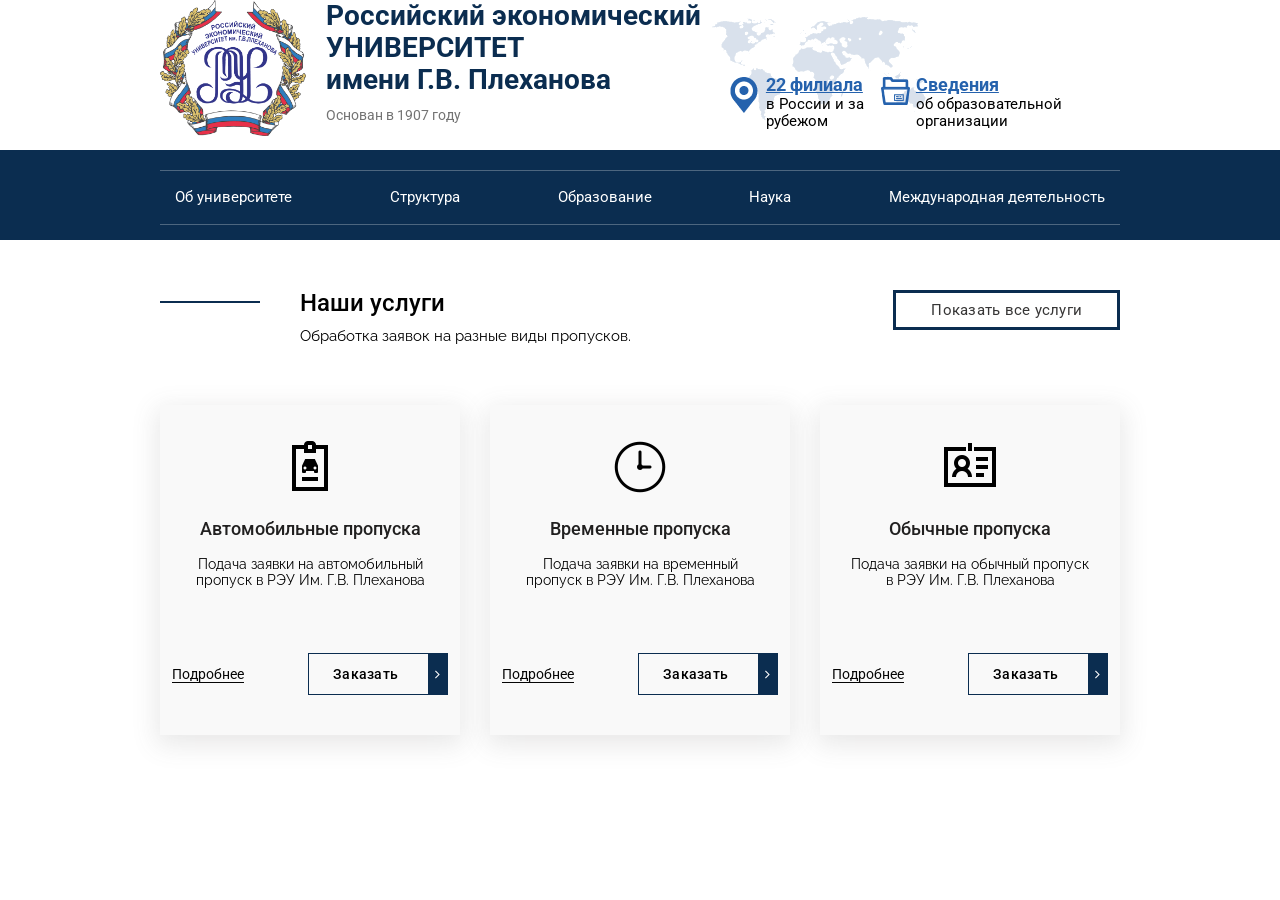
==== index.html @ c8f28e5d "Update index.html" ====
<!DOCTYPE html>
<html lang="en">

<head>
  <meta charset="UTF-8">
  <meta name="viewport" content="width=device-width, initial-scale=1.0">
  <meta http-equiv="X-UA-Compatible" content="ie=edge">
  <link href="https://fonts.googleapis.com/css?family=Raleway:400,500,700|Roboto:400,500,700&display=swap&subset=cyrillic"
    rel="stylesheet">
  <link rel="stylesheet" href="css/normalize.css">
  <link rel="stylesheet" href="css/fonts.css">
  <link rel="stylesheet" href="css/jquery.fancybox.min.css">
  <link rel="stylesheet" href="css/style.css">
  <title>Заказ авто. пропусков РЭУ</title>
</head>

<body>
  

  <div class="intro">
    <div class="container">
      <div class="intro__inner">
        <a href="index.html">
          <img src="img/logo.png" class="intro__logo" alt="Логотип РЭУ" height="136px">
        </a>
        <div class="intro__info">
          <h1 class="intro__title">Российский экономический УНИВЕРСИТЕТ <br> имени Г.В. Плеханова</h1>
          <p class="intro__text">Основан в 1907 году</p>
        </div>
        <div class="intro__link">
          <div class="intro__branch">
            <img src="img/marker_map.png" alt="">
            <a href="https://www.rea.ru/ru/org/branches/default.aspx" class="intro__branch-title">22 филиала</a>
            <p class="intro__branch-text">в России и за рубежом</p>
          </div>
          <div class="intro__about">
            <img src="img/folder-small.png" alt="">
            <a href="https://www.rea.ru/sveden/" class="intro__about-title">Сведения</a>
            <p class="intro__about-text">об образовательной организации</p>
          </div>
        </div>
      </div>

    </div>
  </div> <!-- Intro -->

  <div class="intro-header">
    <div class="container">
      <div class="intro-header__inner">
          <a href="https://www.rea.ru/ru/Pages/About.aspx">Об университете</a>
          <a href="https://www.rea.ru/ru/org/default.aspx">Структура</a>
          <a href="https://www.rea.ru/ru/Pages/Education.aspx">Образование</a>
          <a href="https://www.rea.ru/ru/pages/academiclife.aspx">Наука</a>
          <a href="https://www.rea.ru/ru/org/managements/Pages/mezhdupr.aspx">Международная деятельность</a>
      </div>
    </div>
  </div>

  <section class="services">
    <div class="container">
      <div class="services__top">
        <div class="services__title-box">
          <div class="services__title">Наши услуги</div>
          <div class="services__text">Обработка заявок на разные виды пропусков.</div>
        </div>
        <div class="services__btn">
          <a href="#">Показать все услуги
          </a>
        </div>
      </div>
      <div class="services__items">
        <div class="services__item">
          <img src="img/services-1.png" alt="">
          <div class="services__item-title">Автомобильные пропуска</div>
          <div class="services__item-text">Подача заявки на автомобильный пропуск в РЭУ Им. Г.В. Плеханова</div>
          <div class="services__item-btn">
            <a href="" class="services__item-link">Подробнее</a>
            <a data-fancybox data-src="#modal" href="javascript:;" class="default-btn">
              Заказать
            </a>
          </div>
        </div>
        <div class="services__item">
          <img src="img/services-2.png" alt="">
          <div class="services__item-title">Временные пропуска</div>
          <div class="services__item-text">Подача заявки на временный пропуск в РЭУ Им. Г.В. Плеханова</div>
          <div class="services__item-btn">
            <a href="" class="services__item-link">Подробнее</a>
            <a data-fancybox data-src="#modal" href="javascript:;" class="default-btn">
              Заказать
            </a>
          </div>
        </div>
        <div class="services__item">
          <img src="img/services-3.png" alt="">
          <div class="services__item-title">Обычные пропуска</div>
          <div class="services__item-text">Подача заявки на обычный пропуск в РЭУ Им. Г.В. Плеханова</div>
          <div class="services__item-btn">
            <a href="" class="services__item-link">Подробнее</a>
            <a data-fancybox data-src="#modal" href="javascript:;" class="default-btn">
              Заказать
            </a>
          </div>
        </div>
      </div>
    </div>
  </section> <!-- Services -->


  <div id="modal">
      <form>
        <input type="text" placeholder="Ваше имя">
        <input type="text" placeholder="Ваше телефон">
        <input type="submit" value="Отправить">
      </form>
    </div>


  <script src="https://ajax.googleapis.com/ajax/libs/jquery/3.4.1/jquery.min.js"></script>
  <script src="js/jquery.fancybox.min.js"></script>
  <script src="js/main.js"></script>

</body>

</html>
---- css/fonts.css ----
@font-face {
  font-family: 'icomoon';
  src:  url('../fonts/icomoon.eot?iybeo2');
  src:  url('../fonts/icomoon.eot?iybeo2#iefix') format('embedded-opentype'),
    url('../fonts/icomoon.ttf?iybeo2') format('truetype'),
    url('../fonts/icomoon.woff?iybeo2') format('woff'),
    url('../fonts/icomoon.svg?iybeo2#icomoon') format('svg');
  font-weight: normal;
  font-style: normal;
  font-display: block;
}

[class^="icon-"], [class*=" icon-"] {
  /* use !important to prevent issues with browser extensions that change fonts */
  font-family: 'icomoon' !important;
  speak: none;
  font-style: normal;
  font-weight: normal;
  font-variant: normal;
  text-transform: none;
  line-height: 1;

  /* Better Font Rendering =========== */
  -webkit-font-smoothing: antialiased;
  -moz-osx-font-smoothing: grayscale;
}

.icon-envelope-o:before {
  content: "\f003";
}
.icon-check:before {
  content: "\f00c";
}
.icon-map-marker:before {
  content: "\f041";
}
.icon-phone:before {
  content: "\f095";
}
.icon-briefcase:before {
  content: "\f0b1";
}
.icon-bars:before {
  content: "\f0c9";
}
.icon-navicon:before {
  content: "\f0c9";
}
.icon-reorder:before {
  content: "\f0c9";
}
.icon-angle-left:before {
  content: "\f104";
}
.icon-angle-right:before {
  content: "\f105";
}
.icon-quote-right:before {
  content: "\f10e";
}
---- css/style.css ----
*,
*::after,
*::before{
  box-sizing: border-box;
}

h1, h2, h3, h4, h5, h6{
  margin: 0;
}
p{
  margin: 0 0 10px;
}

body{
  background-color: #fff;
  color: #000000;
  margin: 0;
  font-size: 14px;
  font-family: 'Raleway', sans-serif;
}

a{
  display: inline-block;
}

.container{
  max-width: 980px;
  width: 100%;
  margin: 0 auto;
  padding: 0 10px;
}

.default-btn{
  display: inline-block;
  font-family: 'Roboto', sans-serif;
  font-weight: 500;
  font-size: 14px;
  line-height: 24px;
  letter-spacing: 0.25px;
  color: #ffffff;
  padding: 8px 30px 8px 24px;
  border: 1px solid #0b2d50;
  border-right-width: 20px;
  position: relative;
  outline: none;
  text-decoration: none;
}

.default-btn::after{
  content: "\f105";
  font-family: 'icomoon';
  position: absolute;
  top: 50%;
  transform:translateY(-50%);
  right: -12px;
}

/* Header */

.header{
  background-color: #17202b;
  padding: 10px 0px;
  margin-bottom: 30px;
  font-family: 'Roboto', sans-serif;
}

/* Nav */

.nav{
  display: flex;
  justify-content: space-between;
  align-items: center;
  font-size: 14px;
  font-weight: 700;
}

.nav__link{
  padding: 3.5px;
  text-decoration: none;
  color: #fff;
  margin-right: 20px;

  transition: background .1s linear;
}

.nav__link-active{
  background: #960c1c;
}

.nav__link:nth-child(6){
  margin: 0;
}
.nav__link:last-child {
  margin: 0;
}

.nav__link:hover{
  background: #960c1c;
}

/* Intro */

.intro{
  font-family: 'Roboto', sans-serif;
}

.intro__inner{
  display: flex;
}

.intro__logo{
  margin-right: 20px;
}

.intro__info{
  max-width: 385px;
  width: 100%;
}

.intro__title{
  color: #0b2d50;
  margin-bottom: 10px;
}

.intro__text{
  color: #737373;
}

.intro__link{
  display: flex;
  max-height: 140px;
  height: 100%;
  background: url("../img/map.png");
  background-position: 0px 14px;
  background-repeat: no-repeat;
}

.intro__branch{
  position: relative;
  padding: 75px 0px 0px 55px;
  margin-right: 40px;
  font-size: 15px;
  max-width: 165px;
  width: 100%;
}

.intro__branch img{
  position: absolute;
  left: 19px;
  top: 77px;
}

.intro__about{
  position: relative;
  padding: 75px 0px;
  max-width: 160px;
  width: 100%;
  font-size: 15px;
}

.intro__about img{
  position: absolute;
  left: -35px;
  top: 77px;
}

.intro__branch a,
.intro__about a{
  font-size: 18px;
  color: #2562ad;
  font-weight: 700;
}

/* Intro-header */

.intro-header{
  background: #0b2d50;
  margin-top: 10px;
  padding: 20px 0px 15px;
}

.intro-header__inner{
  display: flex;
  justify-content: space-between;
  border-top: 1px solid #4d667f;
  border-bottom: 1px solid #4d667f;
  padding: 0px 15px;
}
.intro-header__inner a{
  font-family: 'Roboto', sans-serif;
  font-size: 15px;
  color: #fff;
  text-decoration: none;
  padding: 18px 0px;
  transition: text-decoration .1s linear;
}

.intro-header__inner a:hover{
  text-decoration: underline;
}

/* Services */

.services{
  padding: 50px 0px 30px;
}

.services__top{
  display: flex;
  justify-content: space-between;
  margin-bottom: 60px;
}

.services__title-box{
  max-width: 500px;
  padding-left: 140px;
  position: relative;
}

.services__title-box::before{
  content: '';
  position: absolute;
  width: 100px;
  height: 2px;
  background-color: #0b2d50;
  left: 0;
  top: 11px;
}

.services__title{
  font-family: 'Roboto', sans-serif;
  font-size: 24px;
  font-weight: 500;
  margin-bottom: 10px;
}

.services__text{
  font-size: 15px;
}

.services__btn a{
  font-family: 'Roboto', sans-serif;
  font-size: 15px;
  line-height: 24px;
  letter-spacing: 0.25px;
  color: #373636;
  text-decoration: none;
  padding: 5px 35px;
  border: 3px solid #0b2d50;
}

.services__items{
  display: flex;
  justify-content: space-between;
}

.services__item{
  max-width: 300px;
  text-align: center;
  padding: 30px 0px 80px;
  position: relative;
  min-height: 330px;
  background-color: #f9f9f9;
  box-shadow: 0px 7px 24.3px 2.7px rgba(91, 89, 89, 0.14);
}

.services__item-title{
  font-family: 'Roboto', sans-serif;
  font-size: 18px;
  line-height: 24px;
  color: #212020;
  font-weight: 500;
  padding: 15px 0;
}

.services__item-text{
  padding: 0px 30px 30px;
}

.services__item-btn{
  position: absolute;
  bottom: 40px;
  left: 0;
  right: 0;
}

.services__item-btn .default-btn{
  color: #000;
}

.services__item-btn .default-btn::after{
  color: #ffffff;
}

.services__item-link{
  text-decoration: none;
  color: #050505;
  font-family: 'Roboto', sans-serif;
  border-bottom: 1px solid #050505;
  margin-right: 60px;
}

/* Modal */

#modal{
  display: none;
  width: 300px;
}

#modal input{
  display: block;
  width: 100%;
  margin-bottom: 20px;
  outline: none;
  height: 40px;
  border: 1px solid #e6e6e6;
  padding: 0px 10px;
  font-family: 'Roboto', sans-serif;
  font-weight: 400;
}

#modal input[type="submit"]{
  color: #fff;
  background-color: #0b2d50;
  border: none;
}
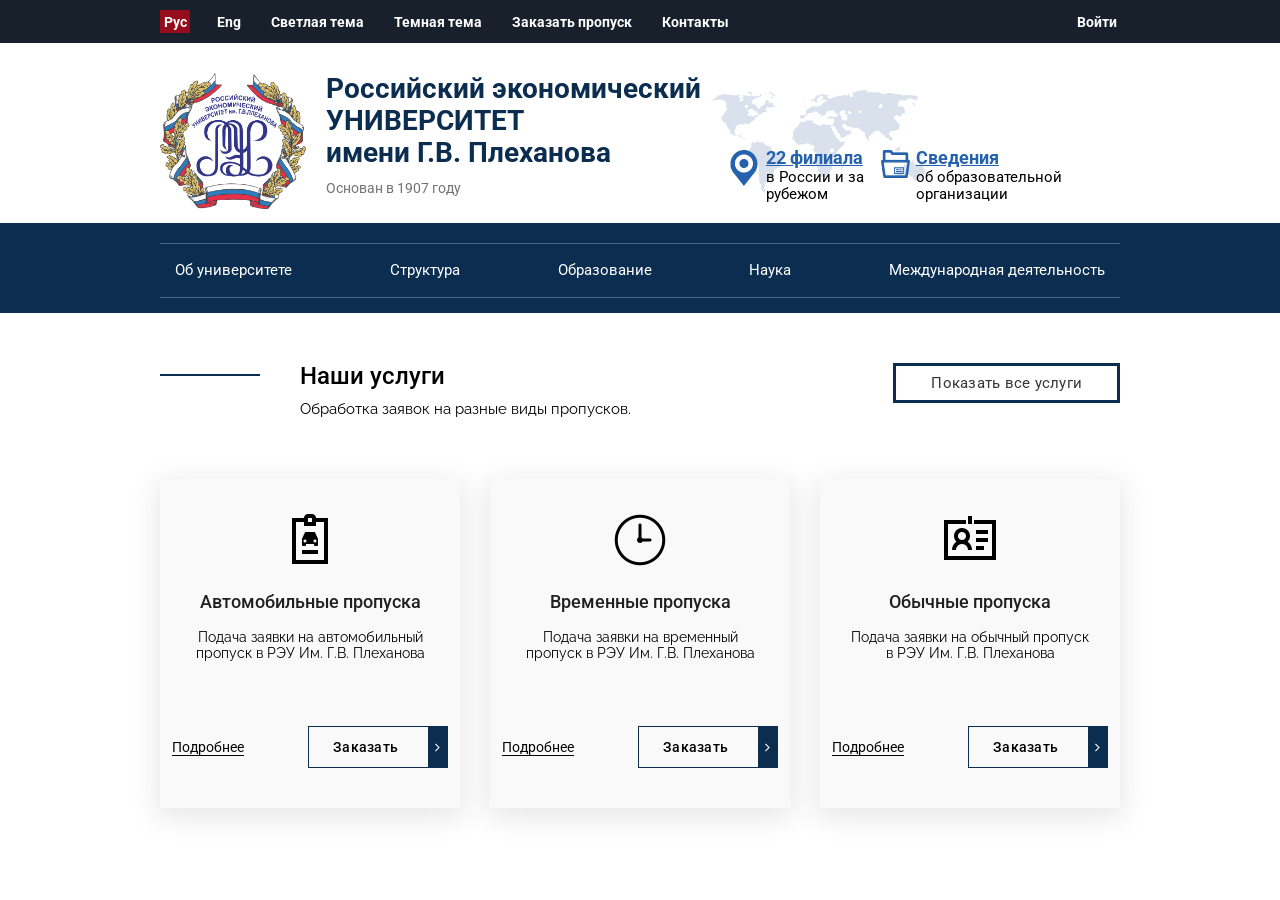
==== commit d5f704f0: "Update index.html" ====
--- a/index.html
+++ b/index.html
@@ -15,7 +15,21 @@
 </head>
 
 <body>
-  
+  <header class="header">
+    <div class="container">
+      <nav class="nav">
+        <div class="nav__main">
+          <a href="#" class="nav__link nav__link-active">Рус</a>
+          <a href="#" class="nav__link">Eng</a>
+          <a href="#" class="nav__link">Светлая тема</a>
+          <a href="#" class="nav__link">Темная тема</a>
+          <a href="#" class="nav__link">Заказать пропуск</a>
+          <a href="contact.html" class="nav__link">Контакты</a>
+        </div>
+        <a href="#" class="nav__link">Войти</a>
+      </nav>
+    </div>
+  </header>
 
   <div class="intro">
     <div class="container">
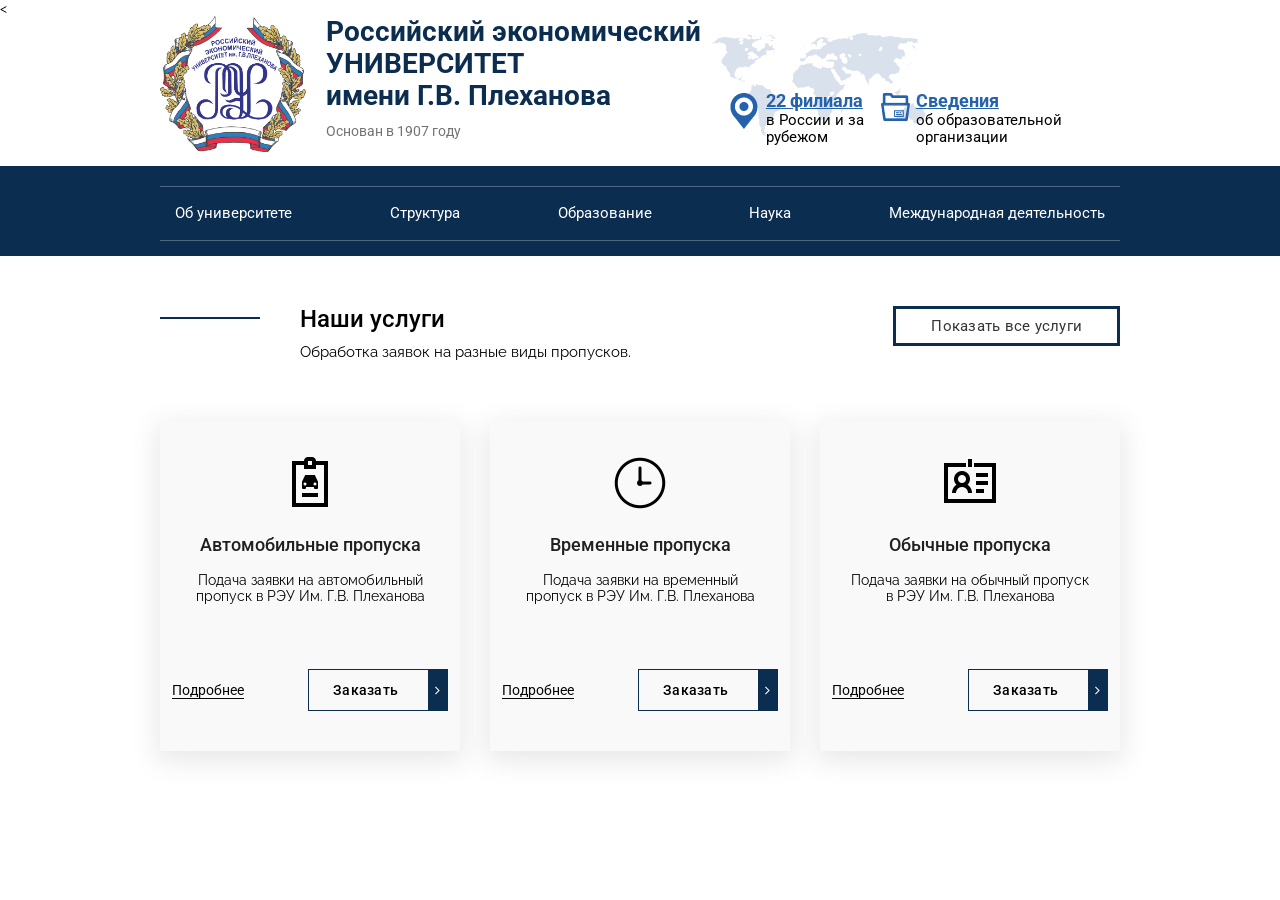
==== commit 8200a390: "Update index.html" ====
--- a/index.html
+++ b/index.html
@@ -14,22 +14,7 @@
   <title>Заказ авто. пропусков РЭУ</title>
 </head>
 
-<body>
-  <header class="header">
-    <div class="container">
-      <nav class="nav">
-        <div class="nav__main">
-          <a href="#" class="nav__link nav__link-active">Рус</a>
-          <a href="#" class="nav__link">Eng</a>
-          <a href="#" class="nav__link">Светлая тема</a>
-          <a href="#" class="nav__link">Темная тема</a>
-          <a href="#" class="nav__link">Заказать пропуск</a>
-          <a href="contact.html" class="nav__link">Контакты</a>
-        </div>
-        <a href="#" class="nav__link">Войти</a>
-      </nav>
-    </div>
-  </header>
+<
 
   <div class="intro">
     <div class="container">
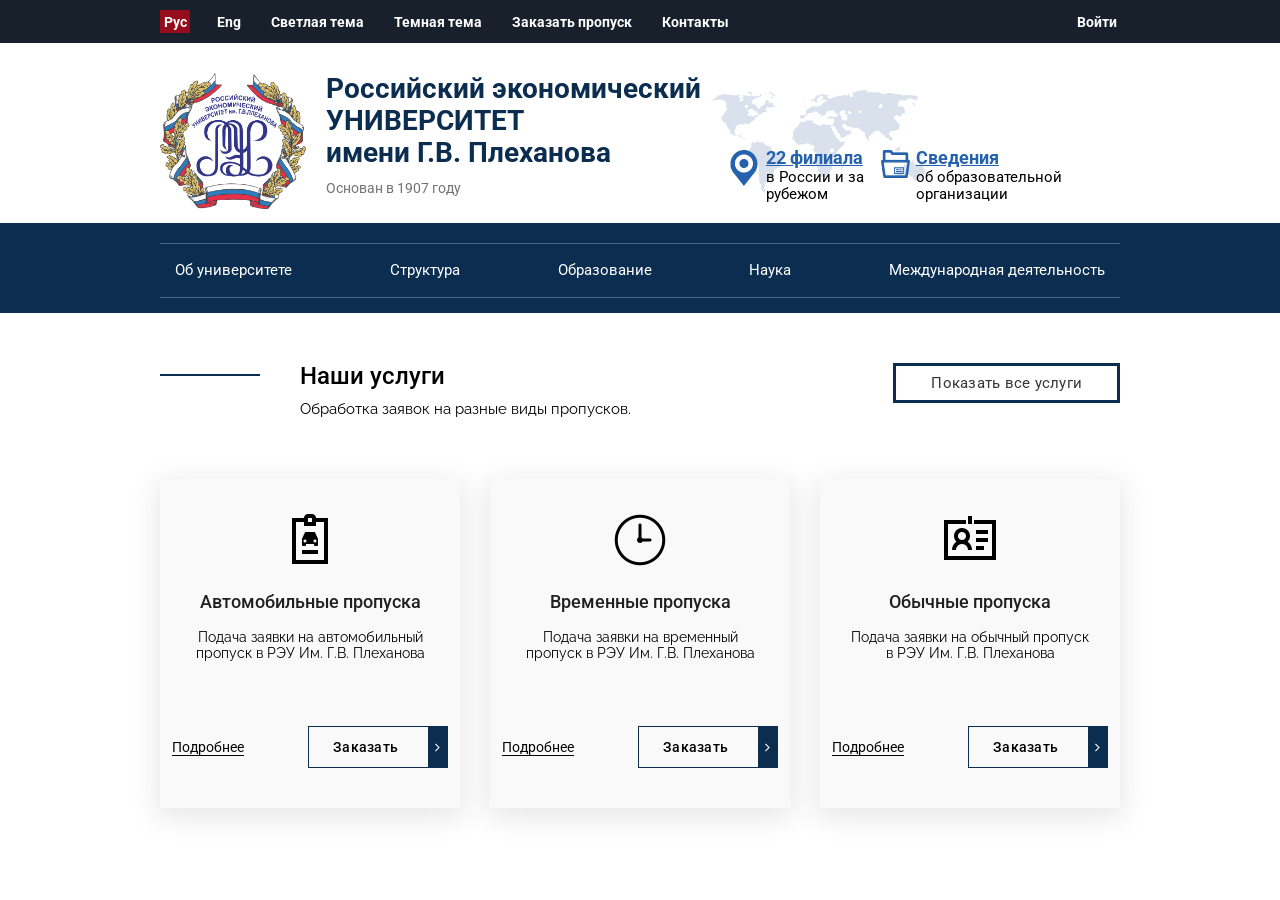
==== commit c64c3166: "Update index.html" ====
--- a/index.html
+++ b/index.html
@@ -14,7 +14,22 @@
   <title>Заказ авто. пропусков РЭУ</title>
 </head>
 
-<
+<body>
+  <header class="header">
+    <div class="container">
+      <nav class="nav">
+        <div class="nav__main">
+          <a href="#" class="nav__link nav__link-active">Рус</a>
+          <a href="#" class="nav__link">Eng</a>
+          <a href="#" class="nav__link">Светлая тема</a>
+          <a href="#" class="nav__link">Темная тема</a>
+          <a href="#" class="nav__link">Заказать пропуск</a>
+          <a href="contact.html" class="nav__link">Контакты</a>
+        </div>
+        <a href="#" class="nav__link">Войти</a>
+      </nav>
+    </div>
+  </header>
 
   <div class="intro">
     <div class="container">
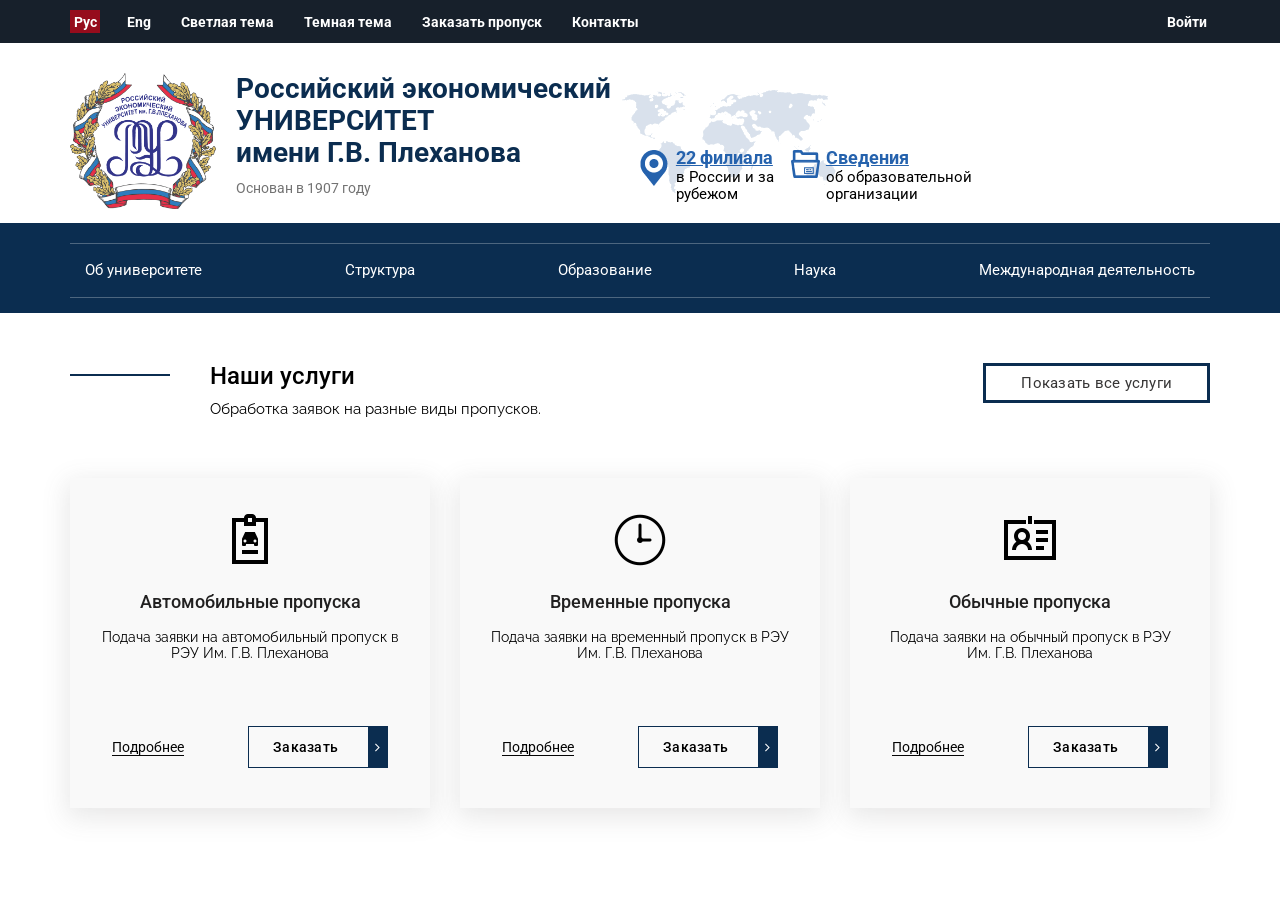
==== commit 23e1d954: "Сделали дизайн регистрации и авторизации" ====
--- a/index.html
+++ b/index.html
@@ -26,7 +26,7 @@
           <a href="#" class="nav__link">Заказать пропуск</a>
           <a href="contact.html" class="nav__link">Контакты</a>
         </div>
-        <a href="#" class="nav__link">Войти</a>
+        <a href="authorization.html" class="nav__link">Войти</a>
       </nav>
     </div>
   </header>
--- a/css/style.css
+++ b/css/style.css
@@ -24,10 +24,10 @@
 }
 
 .container{
-  max-width: 980px;
+  max-width: 1170px;
   width: 100%;
   margin: 0 auto;
-  padding: 0 10px;
+  padding: 0 15px;
 }
 
 .default-btn{
@@ -255,7 +255,7 @@
 }
 
 .services__item{
-  max-width: 300px;
+  max-width: 360px;
   text-align: center;
   padding: 30px 0px 80px;
   position: relative;
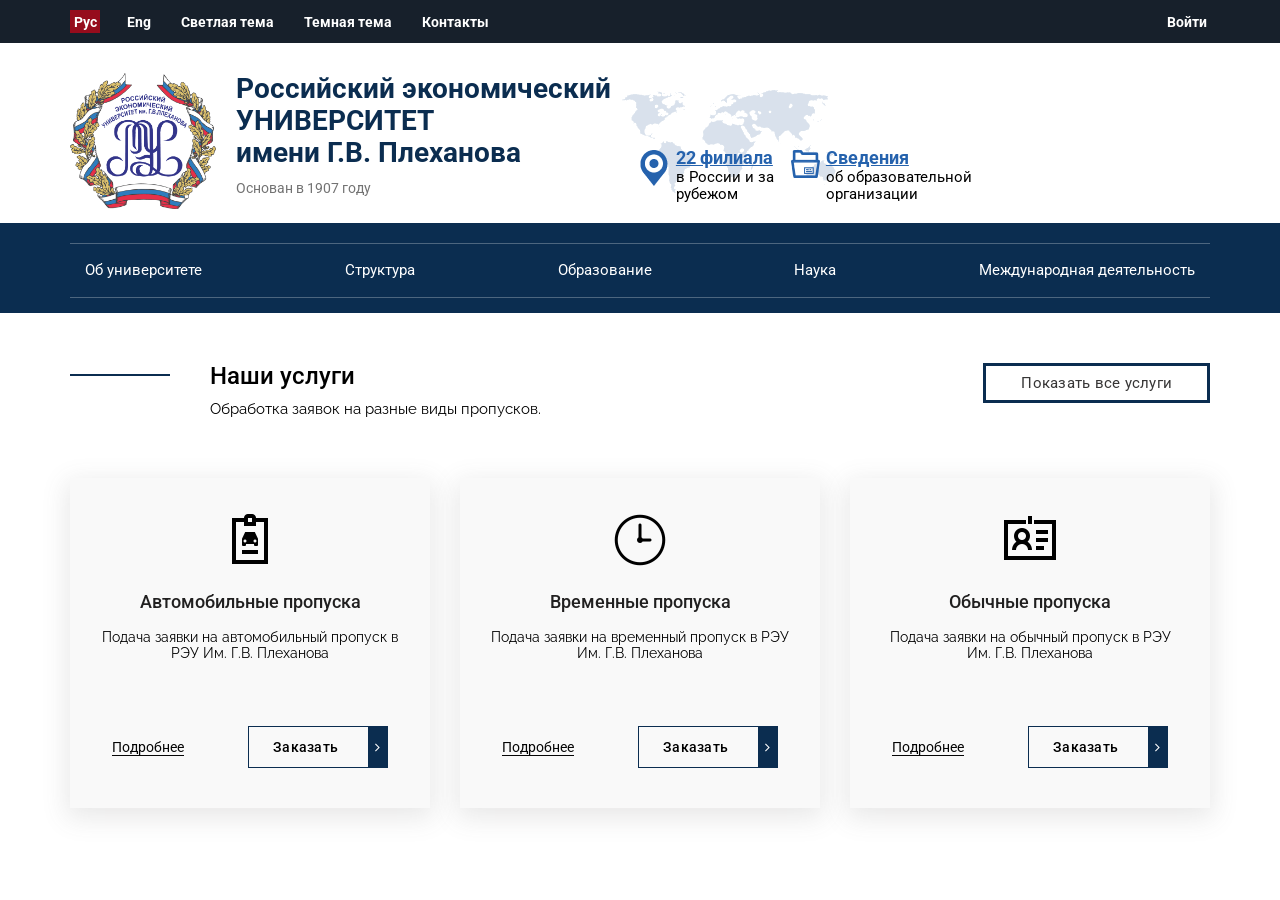
==== commit d0a37a95: "Набросок личного кабинета" ====
--- a/index.html
+++ b/index.html
@@ -23,7 +23,6 @@
           <a href="#" class="nav__link">Eng</a>
           <a href="#" class="nav__link">Светлая тема</a>
           <a href="#" class="nav__link">Темная тема</a>
-          <a href="#" class="nav__link">Заказать пропуск</a>
           <a href="contact.html" class="nav__link">Контакты</a>
         </div>
         <a href="authorization.html" class="nav__link">Войти</a>
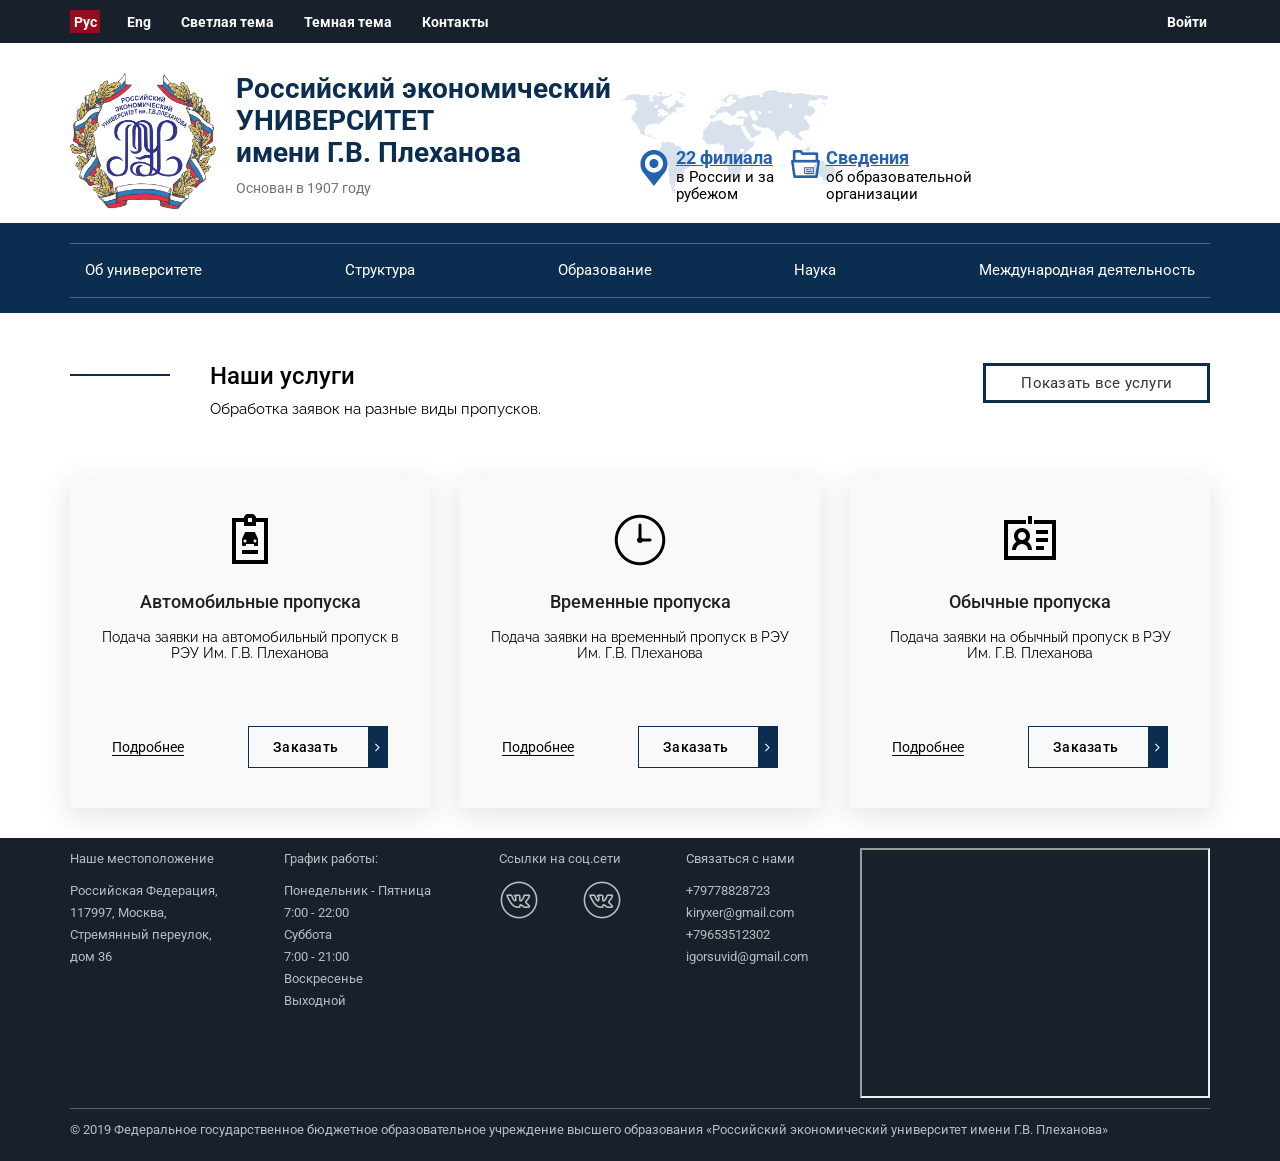
==== commit 8dad1980: "Доделан личный кабинет, шапка и подвал Были перенесы стили шапки и подвала в отдельные файлы" ====
--- a/index.html
+++ b/index.html
@@ -5,12 +5,15 @@
   <meta charset="UTF-8">
   <meta name="viewport" content="width=device-width, initial-scale=1.0">
   <meta http-equiv="X-UA-Compatible" content="ie=edge">
-  <link href="https://fonts.googleapis.com/css?family=Raleway:400,500,700|Roboto:400,500,700&display=swap&subset=cyrillic"
+  <link
+    href="https://fonts.googleapis.com/css?family=Raleway:400,500,700|Roboto:400,500,700&display=swap&subset=cyrillic"
     rel="stylesheet">
   <link rel="stylesheet" href="css/normalize.css">
   <link rel="stylesheet" href="css/fonts.css">
   <link rel="stylesheet" href="css/jquery.fancybox.min.css">
   <link rel="stylesheet" href="css/style.css">
+  <link rel="stylesheet" href="css/header.css">
+  <link rel="stylesheet" href="css/footer.css">
   <title>Заказ авто. пропусков РЭУ</title>
 </head>
 
@@ -60,11 +63,11 @@
   <div class="intro-header">
     <div class="container">
       <div class="intro-header__inner">
-          <a href="https://www.rea.ru/ru/Pages/About.aspx">Об университете</a>
-          <a href="https://www.rea.ru/ru/org/default.aspx">Структура</a>
-          <a href="https://www.rea.ru/ru/Pages/Education.aspx">Образование</a>
-          <a href="https://www.rea.ru/ru/pages/academiclife.aspx">Наука</a>
-          <a href="https://www.rea.ru/ru/org/managements/Pages/mezhdupr.aspx">Международная деятельность</a>
+        <a href="https://www.rea.ru/ru/Pages/About.aspx">Об университете</a>
+        <a href="https://www.rea.ru/ru/org/default.aspx">Структура</a>
+        <a href="https://www.rea.ru/ru/Pages/Education.aspx">Образование</a>
+        <a href="https://www.rea.ru/ru/pages/academiclife.aspx">Наука</a>
+        <a href="https://www.rea.ru/ru/org/managements/Pages/mezhdupr.aspx">Международная деятельность</a>
       </div>
     </div>
   </div>
@@ -121,12 +124,62 @@
 
 
   <div id="modal">
-      <form>
-        <input type="text" placeholder="Ваше имя">
-        <input type="text" placeholder="Ваше телефон">
-        <input type="submit" value="Отправить">
-      </form>
+    <form>
+      <input type="text" placeholder="Ваше имя">
+      <input type="text" placeholder="Ваше телефон">
+      <input type="submit" value="Отправить">
+    </form>
+  </div>
+
+  <footer class="footer-contacts">
+    <div class="container">
+      <div class="footer-contacts__inner">
+        <div class="footer-contacts__location">
+          <p>Наше местоположение</p>
+          <p>Российская Федерация, 117997, Москва, Стремянный переулок, дом 36</p>
+        </div>
+
+        <div class="footer-contacts__schedule">
+          <p>График работы:</p>
+          <p>Понедельник - Пятница 7:00 - 22:00<br>
+            Суббота <br>7:00 - 21:00<br>
+            Воскресенье<br> Выходной</p>
+        </div>
+
+        <div class="footer-contacts__social">
+          <p>Ссылки на соц.сети</p>
+          <a class="footer-contacts__social__front" href="https://vk.com/kiryxer">
+            <img src="img/social/vk.png" alt="Ссылка на ВК front-end">
+          </a>
+          <a href="https://vk.com/lvcckvmvn">
+            <img src="img/social/vk.png" alt="Ссылка на ВК back-end">
+          </a>
+        </div>
+
+        <div class="footer-contacts__comm">
+          <p>Связаться с нами</p>
+          <p>
+            <a href="tel:+79778828723" class="footer-contacts__comm__phone">+79778828723</a>
+            <a href="mailto:kiryxer@gmail.com" class="footer-contacts__comm__email">
+              kiryxer@gmail.com
+            </a>
+            <a href="tel:+79653512302" class="footer-contacts__comm__phone">+79653512302</a>
+            <a href="mailto:igorsuvid@gmail.com" class="footer-contacts__comm__email">
+              igorsuvid@gmail.com
+            </a>
+          </p>
+        </div>
+        <iframe class="footer-contacts__map" src="https://yandex.ru/map-widget/v1/-/CGDjYRzj" width="560" height="400"
+          frameborder="1" allowfullscreen="true"></iframe>
+      </div>
+
+      <div class="footer-contacts__copy">
+        <p> &copy; 2019 Федеральное государственное бюджетное образовательное учреждение высшего образования «Российский
+          экономический университет имени Г.В. Плеханова»</p>
+      </div>
+
     </div>
+  </footer>
 
 
   <script src="https://ajax.googleapis.com/ajax/libs/jquery/3.4.1/jquery.min.js"></script>
--- a/css/style.css
+++ b/css/style.css
@@ -54,50 +54,6 @@
   transform:translateY(-50%);
   right: -12px;
 }
-
-/* Header */
-
-.header{
-  background-color: #17202b;
-  padding: 10px 0px;
-  margin-bottom: 30px;
-  font-family: 'Roboto', sans-serif;
-}
-
-/* Nav */
-
-.nav{
-  display: flex;
-  justify-content: space-between;
-  align-items: center;
-  font-size: 14px;
-  font-weight: 700;
-}
-
-.nav__link{
-  padding: 3.5px;
-  text-decoration: none;
-  color: #fff;
-  margin-right: 20px;
-
-  transition: background .1s linear;
-}
-
-.nav__link-active{
-  background: #960c1c;
-}
-
-.nav__link:nth-child(6){
-  margin: 0;
-}
-.nav__link:last-child {
-  margin: 0;
-}
-
-.nav__link:hover{
-  background: #960c1c;
-}
-
 /* Intro */
 
 .intro{
--- a/css/header.css
+++ b/css/header.css
@@ -0,0 +1,40 @@
+.header{
+  background-color: #17202b;
+  padding: 10px 0px;
+  margin-bottom: 30px;
+  font-family: 'Roboto', sans-serif;
+}
+
+/* Nav */
+
+.nav{
+  display: flex;
+  justify-content: space-between;
+  align-items: center;
+  font-size: 14px;
+  font-weight: 700;
+}
+
+.nav__link{
+  padding: 3.5px;
+  text-decoration: none;
+  color: #fff;
+  margin-right: 20px;
+
+  transition: background .1s linear;
+}
+
+.nav__link-active{
+  background: #960c1c;
+}
+
+.nav__link:nth-child(6){
+  margin: 0;
+}
+.nav__link:last-child {
+  margin: 0;
+}
+
+.nav__link:hover{
+  background: #960c1c;
+}
--- a/css/footer.css
+++ b/css/footer.css
@@ -0,0 +1,46 @@
+.footer-contacts{
+  background-color: #17202b;
+  color: #babdc0;
+  padding: 10px 0px;
+  font-size: 13px;
+  line-height: 22px;
+  font-family: 'Roboto', sans-serif;
+}
+
+.footer-contacts__inner{
+  display: flex;
+  justify-content: space-between;
+  border-bottom: 1px solid #4d667f;
+  margin-bottom: 10px;
+}
+
+.footer-contacts__location{
+  max-width: 150px;
+}
+
+.footer-contacts__schedule{
+  max-width: 150px;
+}
+
+.footer-contacts__social{
+  max-width: 130px;
+}
+
+.footer-contacts__social__front{
+  margin-right: 40px;
+}
+
+.footer-contacts__comm{
+  max-width: 110px;
+}
+.footer-contacts__comm__phone,
+.footer-contacts__comm__email{
+  text-decoration: none;
+  color: #babdc0;
+}
+
+.footer-contacts__map{
+  max-width: 350px;
+  max-height: 250px;
+  margin-bottom: 10px;
+}
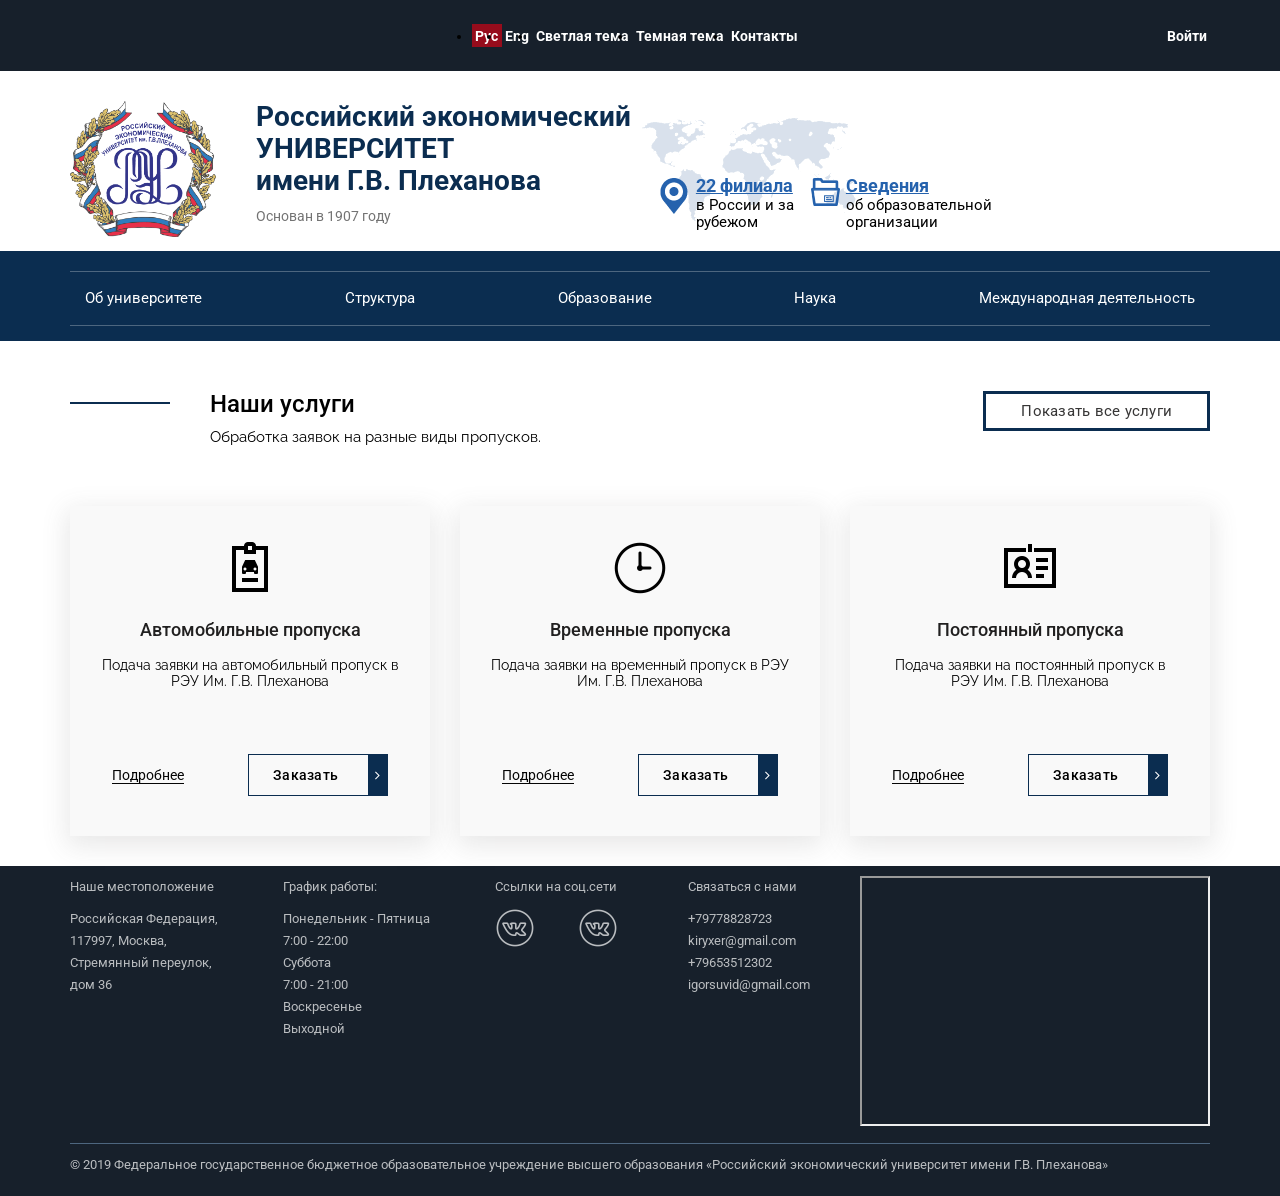
==== commit d32d3cf1: "все" ====
--- a/index.html
+++ b/index.html
@@ -12,8 +12,13 @@
   <link rel="stylesheet" href="css/fonts.css">
   <link rel="stylesheet" href="css/jquery.fancybox.min.css">
   <link rel="stylesheet" href="css/style.css">
+  <link rel="stylesheet" href="css/intro.css">
   <link rel="stylesheet" href="css/header.css">
   <link rel="stylesheet" href="css/footer.css">
+  <link rel="stylesheet" href="css/media/index.css">
+  <link rel="stylesheet" href="css/media/footer.css">
+  <link rel="stylesheet" href="css/media/header.css">
+  <link rel="stylesheet" href="css/media/intro.css">
   <title>Заказ авто. пропусков РЭУ</title>
 </head>
 
@@ -21,13 +26,18 @@
   <header class="header">
     <div class="container">
       <nav class="nav">
-        <div class="nav__main">
-          <a href="#" class="nav__link nav__link-active">Рус</a>
-          <a href="#" class="nav__link">Eng</a>
-          <a href="#" class="nav__link">Светлая тема</a>
-          <a href="#" class="nav__link">Темная тема</a>
-          <a href="contact.html" class="nav__link">Контакты</a>
-        </div>
+        <div class="menu__btn">
+          <div></div>
+          <div></div>
+          <div></div>
+        </div>
+        <ul class="menu__list">
+          <li class="menu__item"><a href="#" class="nav__link nav__link-active">Рус</a></li>
+          <li class="menu__item"><a href="#" class="nav__link">Eng</a></li>
+          <li class="menu__item"><a href="#" class="nav__link">Светлая тема</a></li>
+          <li class="menu__item"><a href="#" class="nav__link">Темная тема</a></li>
+          <li class="menu__item"><a href="contact.html" class="nav__link">Контакты</a></li>
+        </ul>
         <a href="authorization.html" class="nav__link">Войти</a>
       </nav>
     </div>
@@ -36,9 +46,11 @@
   <div class="intro">
     <div class="container">
       <div class="intro__inner">
-        <a href="index.html">
-          <img src="img/logo.png" class="intro__logo" alt="Логотип РЭУ" height="136px">
-        </a>
+        <div class="intro__logo">
+          <a href="index.html">
+            <img src="img/logo.png" class="intro__logo" alt="Логотип РЭУ" height="136px">
+          </a>
+        </div>
         <div class="intro__info">
           <h1 class="intro__title">Российский экономический УНИВЕРСИТЕТ <br> имени Г.В. Плеханова</h1>
           <p class="intro__text">Основан в 1907 году</p>
@@ -90,8 +102,8 @@
           <div class="services__item-title">Автомобильные пропуска</div>
           <div class="services__item-text">Подача заявки на автомобильный пропуск в РЭУ Им. Г.В. Плеханова</div>
           <div class="services__item-btn">
-            <a href="" class="services__item-link">Подробнее</a>
-            <a data-fancybox data-src="#modal" href="javascript:;" class="default-btn">
+            <a href="createOrder.html" class="services__item-link">Подробнее</a>
+            <a href="createOrder.html" class="default-btn">
               Заказать
             </a>
           </div>
@@ -101,26 +113,27 @@
           <div class="services__item-title">Временные пропуска</div>
           <div class="services__item-text">Подача заявки на временный пропуск в РЭУ Им. Г.В. Плеханова</div>
           <div class="services__item-btn">
-            <a href="" class="services__item-link">Подробнее</a>
-            <a data-fancybox data-src="#modal" href="javascript:;" class="default-btn">
+            <a href="createOrder.html" class="services__item-link">Подробнее</a>
+            <a href="createOrder.html" class="default-btn">
               Заказать
             </a>
           </div>
         </div>
         <div class="services__item">
           <img src="img/services-3.png" alt="">
-          <div class="services__item-title">Обычные пропуска</div>
-          <div class="services__item-text">Подача заявки на обычный пропуск в РЭУ Им. Г.В. Плеханова</div>
+          <div class="services__item-title">Постоянный пропуска</div>
+          <div class="services__item-text">Подача заявки на постоянный пропуск в РЭУ Им. Г.В. Плеханова</div>
           <div class="services__item-btn">
-            <a href="" class="services__item-link">Подробнее</a>
-            <a data-fancybox data-src="#modal" href="javascript:;" class="default-btn">
+            <a href="createOrder.html" class="services__item-link">Подробнее</a>
+            <a href="createOrder.html" class="default-btn">
               Заказать
             </a>
           </div>
         </div>
       </div>
     </div>
-  </section> <!-- Services -->
+  </section>
+  <!-- Services -->
 
 
   <div id="modal">
@@ -141,7 +154,7 @@
 
         <div class="footer-contacts__schedule">
           <p>График работы:</p>
-          <p>Понедельник - Пятница 7:00 - 22:00<br>
+          <p>Понедельник - Пятница <br> 7:00 - 22:00<br>
             Суббота <br>7:00 - 21:00<br>
             Воскресенье<br> Выходной</p>
         </div>
@@ -159,18 +172,20 @@
         <div class="footer-contacts__comm">
           <p>Связаться с нами</p>
           <p>
-            <a href="tel:+79778828723" class="footer-contacts__comm__phone">+79778828723</a>
+            <span class="footer-contacts__comm__phone">+79778828723</span>
             <a href="mailto:kiryxer@gmail.com" class="footer-contacts__comm__email">
               kiryxer@gmail.com
             </a>
-            <a href="tel:+79653512302" class="footer-contacts__comm__phone">+79653512302</a>
+            <span class="footer-contacts__comm__phone">+79653512302</span>
             <a href="mailto:igorsuvid@gmail.com" class="footer-contacts__comm__email">
               igorsuvid@gmail.com
             </a>
           </p>
         </div>
-        <iframe class="footer-contacts__map" src="https://yandex.ru/map-widget/v1/-/CGDjYRzj" width="560" height="400"
-          frameborder="1" allowfullscreen="true"></iframe>
+        <div class="footer__map">
+          <iframe class="footer-contacts__map" src="https://yandex.ru/map-widget/v1/-/CGDjYRzj" height="250px"
+            frameborder="1" allowfullscreen="true"></iframe>
+        </div>
       </div>
 
       <div class="footer-contacts__copy">
--- a/css/intro.css
+++ b/css/intro.css
@@ -0,0 +1,98 @@
+.intro{
+  font-family: 'Roboto', sans-serif;
+}
+
+.intro__inner{
+  display: flex;
+}
+
+.intro__logo{
+  margin-right: 20px;
+}
+
+.intro__info{
+  max-width: 385px;
+  width: 100%;
+}
+
+.intro__title{
+  color: #0b2d50;
+  margin-bottom: 10px;
+}
+
+.intro__text{
+  color: #737373;
+}
+
+.intro__link{
+  display: flex;
+  max-height: 140px;
+  height: 100%;
+  background: url("../img/map.png");
+  background-position: 0px 14px;
+  background-repeat: no-repeat;
+}
+
+.intro__branch{
+  position: relative;
+  padding: 75px 0px 0px 55px;
+  margin-right: 40px;
+  font-size: 15px;
+  max-width: 165px;
+  width: 100%;
+}
+
+.intro__branch img{
+  position: absolute;
+  left: 19px;
+  top: 77px;
+}
+
+.intro__about{
+  position: relative;
+  padding: 75px 0px;
+  max-width: 160px;
+  width: 100%;
+  font-size: 15px;
+}
+
+.intro__about img{
+  position: absolute;
+  left: -35px;
+  top: 77px;
+}
+
+.intro__branch a,
+.intro__about a{
+  font-size: 18px;
+  color: #2562ad;
+  font-weight: 700;
+}
+
+/* Intro-header */
+
+.intro-header{
+  background: #0b2d50;
+  margin-top: 10px;
+  padding: 20px 0px 15px;
+}
+
+.intro-header__inner{
+  display: flex;
+  justify-content: space-between;
+  border-top: 1px solid #4d667f;
+  border-bottom: 1px solid #4d667f;
+  padding: 0px 15px;
+}
+.intro-header__inner a{
+  font-family: 'Roboto', sans-serif;
+  font-size: 15px;
+  color: #fff;
+  text-decoration: none;
+  padding: 18px 0px;
+  transition: text-decoration .1s linear;
+}
+
+.intro-header__inner a:hover{
+  text-decoration: underline;
+}
--- a/css/footer.css
+++ b/css/footer.css
@@ -1,4 +1,4 @@
-.footer-contacts{
+.footer-contacts {
   background-color: #17202b;
   color: #babdc0;
   padding: 10px 0px;
@@ -7,40 +7,40 @@
   font-family: 'Roboto', sans-serif;
 }
 
-.footer-contacts__inner{
+.footer-contacts__inner {
   display: flex;
   justify-content: space-between;
   border-bottom: 1px solid #4d667f;
   margin-bottom: 10px;
 }
 
-.footer-contacts__location{
-  max-width: 150px;
+.footer-contacts__location {
+  width: 150px;
 }
 
-.footer-contacts__schedule{
-  max-width: 150px;
+.footer-contacts__schedule {
+  width: 150px;
 }
 
-.footer-contacts__social{
-  max-width: 130px;
+.footer-contacts__social {
+  width: 130px;
 }
 
-.footer-contacts__social__front{
+.footer-contacts__social__front {
   margin-right: 40px;
 }
 
-.footer-contacts__comm{
-  max-width: 110px;
+.footer-contacts__comm {
+  width: 110px;
 }
-.footer-contacts__comm__phone,
-.footer-contacts__comm__email{
+
+.footer-contacts__comm__phone, .footer-contacts__comm__email {
   text-decoration: none;
   color: #babdc0;
 }
 
-.footer-contacts__map{
-  max-width: 350px;
+.footer-contacts__map {
+  width: 350px;
   max-height: 250px;
   margin-bottom: 10px;
 }
--- a/css/media/index.css
+++ b/css/media/index.css
@@ -0,0 +1,39 @@
+@media(max-width: 1156px) {
+  .services__items {
+    display: block;
+  }
+  .services__item {
+    max-width: 80%;
+    min-height: 330px;
+    margin: 30px auto;
+  }
+}
+
+@media(max-width: 900px) {
+  .services__top {
+    display: block;
+  }
+  .services__title-box {
+    padding-left: 0;
+    text-align: center;
+    margin: 0 auto 30px;
+  }
+  .services__title-box::before {
+    display: none;
+  }
+  .services__btn {
+    text-align: center;
+  }
+}
+
+@media(max-width: 610px) {
+
+  .services__items {
+    display: block;
+  }
+  .services__item {
+    max-width: 100%;
+    min-height: 375px;
+    margin: 30px auto;
+  }
+}
--- a/css/media/footer.css
+++ b/css/media/footer.css
@@ -0,0 +1,33 @@
+@media(max-width: 1065px) {
+  .footer-contacts__inner {
+    flex-wrap: wrap;
+    justify-content: space-around;
+  }
+  .footer__map {
+    width: 100%;
+  }
+  .footer-contacts__map {
+    width: 100%;
+  }
+}
+
+@media(max-width: 610px) {
+  .footer-contacts__location {
+    width: 100%;
+    margin-bottom: 10px;
+  }
+  .footer-contacts__inner {
+    justify-content: space-between;
+  }
+}
+
+@media(max-width: 500px) {
+  .footer-contacts__schedule {
+    width: 100%;
+    margin-bottom: 10px;
+  }
+  .footer-contacts__social {
+    width: 100%;
+    margin-bottom: 10px;
+  }
+}
--- a/css/media/header.css
+++ b/css/media/header.css
@@ -0,0 +1,39 @@
+@media(max-width: 992px) {
+  .menu__list {
+    display: none;
+    position: absolute;
+    top: 50px;
+    left: 0;
+    right: 0;
+    width: 100%;
+    text-align: center;
+    border-top: 1px solid #000;
+    z-index: 10;
+  }
+  .menu__list .nav__link {
+    color: #000;
+  }
+  .menu__list a {
+    display: block;
+    padding: 10px 0;
+    border-bottom: 1px solid #000;
+    background-color: #fff;
+  }
+  .menu__list li {
+    margin-right: 0;
+  }
+  .menu__btn {
+    display: block;
+  }
+  .header{
+    position: fixed;
+    width: 100%;
+    z-index: 5;
+  }
+}
+
+@media(min-width: 992px) {
+  .menu__list {
+    display: flex !important;
+  }
+}
--- a/css/media/intro.css
+++ b/css/media/intro.css
@@ -0,0 +1,97 @@
+@media(max-width: 992px) {
+  .intro{
+    padding-top: 70px;
+  }
+}
+
+@media(max-width: 940px) {
+  .intro__link {
+    flex-wrap: wrap;
+  }
+  .intro__about {
+    padding: 0;
+    padding-left: 55px;
+    max-width: 230px;
+    width: 100%;
+    font-size: 15px;
+  }
+  .intro-header {
+    margin-top: 70px;
+    padding: 20px 0px 15px;
+  }
+  .intro__about img {
+    position: absolute;
+    left: 18px;
+    top: 15px;
+  }
+}
+
+@media(max-width: 812px) {
+  .intro-header {
+    margin-top: 50px;
+  }
+}
+
+@media(max-width: 730px) {
+  .intro-header {
+    margin-top: 70px;
+  }
+}
+
+@media(max-width: 710px) {
+  .intro-header {
+    margin-top: 50px;
+  }
+}
+
+@media(max-width: 640px) {
+  .intro-header__inner {
+    flex-wrap: wrap;
+    justify-content: space-around;
+  }
+  .intro-header__inner a {
+    margin-right: 10px;
+  }
+  .intro-header__inner a:last-child {
+    margin-right: 0;
+  }
+}
+
+@media(max-width: 610px) {
+  .intro__about {
+    padding: 0;
+    padding-left: 55px;
+    max-width: 230px;
+    width: 100%;
+    font-size: 15px;
+  }
+  .intro__inner {
+    flex-wrap: wrap;
+  }
+  .intro__inner .intro__logo {
+    max-width: 145px;
+    width: 100%;
+    margin: 0 auto;
+  }
+  .intro__link {
+    background: none;
+    display: block;
+  }
+  .intro__branch {
+    padding-top: 0;
+  }
+  .intro__branch img {
+    position: absolute;
+    left: 18px;
+    top: 15px;
+  }
+  .intro-header {
+    margin-top: 10px;
+  }
+}
+
+@media(max-width: 350px) {
+  .intro__title {
+    font-size: 24px;
+  }
+}
